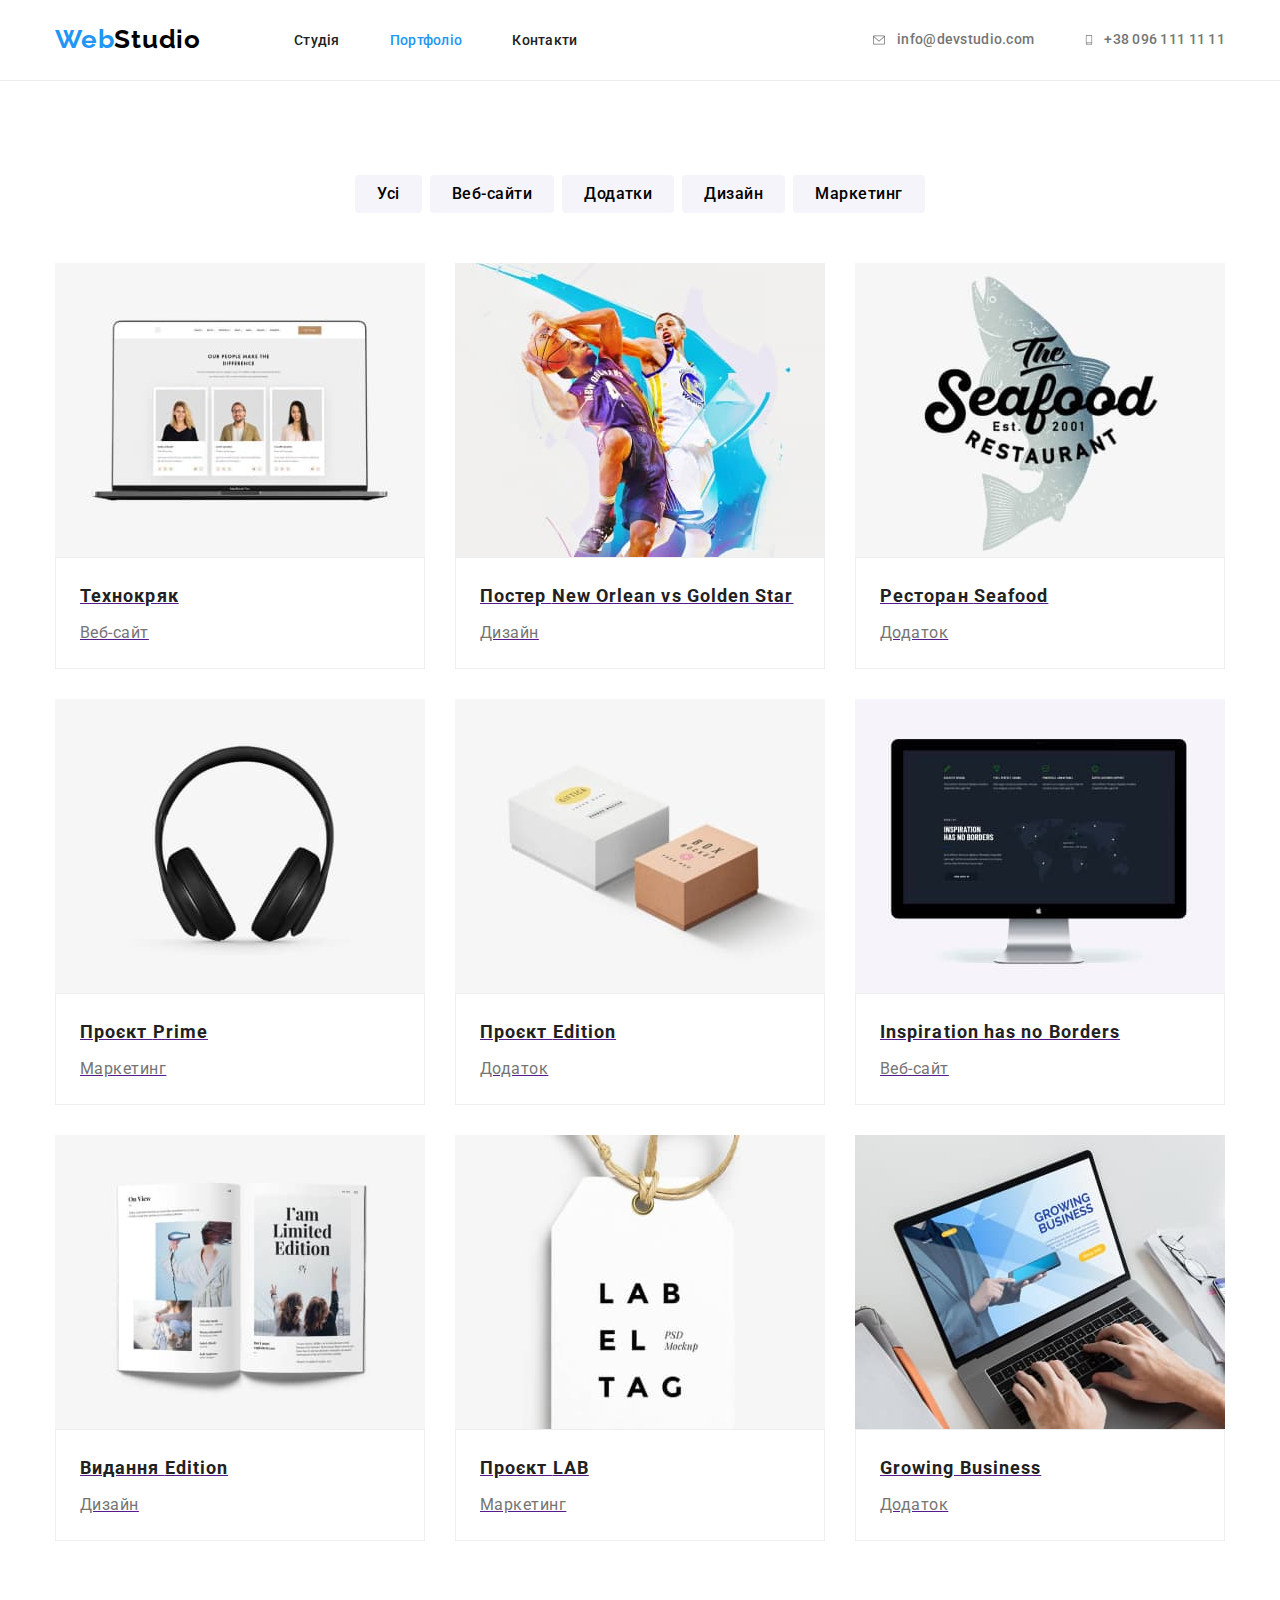
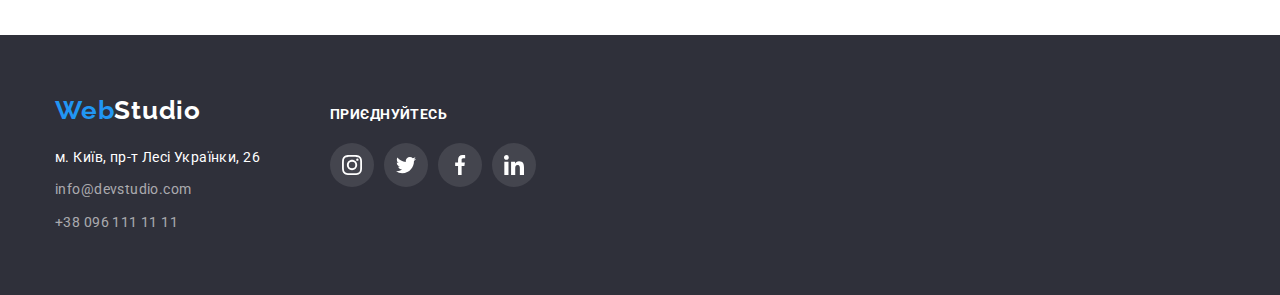
==== portfolio.html @ d2e281e5 "goit-markup-hw-04" ====
<!DOCTYPE html>
<html lang="uk">
  <head>
    <meta charset="UTF-8" />
    <meta http-equiv="X-UA-Compatible" content="IE=edge" />
    <meta name="viewport" content="width=device-width, initial-scale=1.0" />
    <title>Portfolio</title>
    <link rel="preconnect" href="https://fonts.googleapis.com" />
    <link rel="preconnect" href="https://fonts.gstatic.com" crossorigin />
    <link
      href="https://fonts.googleapis.com/css2?family=Montserrat:wght@400;500;600&family=Raleway:wght@700&family=Roboto:wght@400;500;700;900&display=swap"
      rel="stylesheet"
    />
    <link
      rel="stylesheet"
      href="https://cdn.jsdelivr.net/npm/modern-normalize@1.1.0/modern-normalize.min.css"
    />
    <link rel="stylesheet" href="./css/styles.css" />
  </head>

  <body>
    <!-----------ШАПКА------------->
    <header class="page-header">
      <div class="container page-header-container">
        <nav class="page-nav">
          <a class="page-logo link" href="./index.html"
            >Web<span>Studio</span></a>
          <ul class="menu list">
            <li class="menu-item">
              <a class="link" href="./index.html">Студія</a>
            </li>
            <li class="menu-item">
              <a class="link current" href="./portfolio.html">Портфоліо</a>
            </li>
            <li class="menu-item">
              <a class="link" href="#contact">Контакти</a>
            </li>
          </ul>
        </nav>
        <ul class="contact-list list">
          <li class="contact-item">
            <a class="link" href="mailto:info@devstudio.com">
              <svg
                lang="en"
                aria-label="mail icon"
                class="contact-list-icon"
                width="16"
                height="12"
              >
                <use href="./images/icons.svg#icon-envelop"></use>
					</svg>info@devstudio.com</a>
          </li>
          <li class="contact-item">
            <a class="link" href="tel:+3809611111">
              <svg
                lang="en"
                aria-label="smartphone icon"
                class="contact-list-icon"
                width="10"
                height="16"
              >
                <use href="./images/icons.svg#icon-smartphone"></use>
					 </svg>+38 096 111 11 11</a>
          </li>
        </ul>
      </div>
    </header>

    <main>
      <!----------------ПОРТФОЛІО----------------->
      <section class="portfolio-section section">
        <div class="container">
          <h1 class="visually-hidden">Портфоліо</h1>
          <ul class="filter-list list">
            <li class="filter-item">
              <button class="filter-btn" type="button">Усі</button>
            </li>
            <li class="filter-item">
              <button class="filter-btn" type="button">Веб-сайти</button>
            </li>
            <li class="filter-item">
              <button class="filter-btn" type="button">Додатки</button>
            </li>
            <li class="filter-item">
              <button class="filter-btn" type="button">Дизайн</button>
            </li>
            <li class="filter-item">
              <button class="filter-btn" type="button">Маркетинг</button>
            </li>
          </ul>

          <ul class="portfolio-list list">
            <li class="portfolio-card">
              <a href="" class="portfolio-card-link">
                <img
                  class="portfolio-img"
                  src="./images/project1.jpg"
                  alt="Ноутбук у якому три окремих портрети жінки чоловіка та жінки"
                  width="370"
                />
                <div class="portfolio-card-container">
                  <h2 class="portfolio-title">Технокряк</h2>
                  <p>Веб-сайт</p>
                </div>
              </a>
            </li>
            <li class="portfolio-card">
              <a href="" class="portfolio-card-link">
                <img
                  class="portfolio-img"
                  src="./images/project2.jpg"
                  alt="Двоє професійних баскетболістів в процесі гри"
                  width="370"
                />
                <div class="portfolio-card-container">
                  <h2 class="portfolio-title">
                    Постер <span lang="en">New Orlean vs Golden Star</span>
                  </h2>
                  <p>Дизайн</p>
                </div>
              </a>
            </li>
            <li class="portfolio-card">
              <a href="" class="portfolio-card-link">
                <img
                  class="portfolio-img"
                  src="./images/project3.jpg"
                  alt="Логотип ресторану у вигляді риби з надписом"
                  width="370"
                />
                <div class="portfolio-card-container">
                  <h2 class="portfolio-title">
                    Ресторан <span lang="en">Seafood</span>
                  </h2>
                  <p>Додаток</p>
                </div>
              </a>
            </li>
            <li class="portfolio-card">
              <a href="" class="portfolio-card-link">
                <img
                  class="portfolio-img"
                  src="./images/project4.jpg"
                  alt="Повнорозмірні безпровідні чорні навушники"
                  width="370"
                />
                <div class="portfolio-card-container">
                  <h2 class="portfolio-title">
                    Проєкт <span lang="en">Prime</span>
                  </h2>
                  <p>Маркетинг</p>
                </div>
              </a>
            </li>
            <li class="portfolio-card">
              <a href="" class="portfolio-card-link">
                <img
                  class="portfolio-img"
                  src="./images/project5.jpg"
                  alt=" Лежать поруч дві картонні коробки біла та рожева"
                  width="370"
                />
                <div class="portfolio-card-container">
                  <h2 class="portfolio-title">
                    Проєкт <span lang="en">Edition</span>
                  </h2>
                  <p>Додаток</p>
                </div>
              </a>
            </li>
            <li class="portfolio-card">
              <a href="" class="portfolio-card-link">
                <img
                  class="portfolio-img"
                  src="./images/project6.jpg"
                  alt="Увімкнений монітор"
                  width="370"
                />
                <div class="portfolio-card-container">
                  <h2 class="portfolio-title" lang="en">
                    Inspiration has no Borders
                  </h2>
                  <p>Веб-сайт</p>
                </div>
              </a>
            </li>
            <li class="portfolio-card">
              <a href="" class="portfolio-card-link">
                <img
                  class="portfolio-img"
                  src="./images/project7.jpg"
                  alt="Розкритий журнал з фотографіями жінок з довгим волоссям"
                  width="370"
                />
                <div class="portfolio-card-container">
                  <h2 class="portfolio-title">
                    Видання <span lang="en">Edition</span>
                  </h2>
                  <p>Дизайн</p>
                </div>
              </a>
            </li>
            <li class="portfolio-card">
              <a href="" class="portfolio-card-link">
                <img
                  class="portfolio-img"
                  src="./images/project8.jpg"
                  alt="Біла паперова бірка зі слоганом"
                  width="370"
                />
                <div class="portfolio-card-container">
                  <h2 class="portfolio-title">
                    Проєкт <span lang="en">LAB</span>
                  </h2>
                  <p>Маркетинг</p>
                </div>
              </a>
            </li>
            <li class="portfolio-card">
              <a href="" class="portfolio-card-link">
                <img
                  class="portfolio-img"
                  src="./images/project9.jpg"
                  alt="Руки чоловіка на клавіатурі увімкненого ноутбука"
                  width="370"
                />
                <div class="portfolio-card-container">
                  <h2 class="portfolio-title" lang="en">Growing Business</h2>
                  <p>Додаток</p>
                </div>
              </a>
            </li>
          </ul>
        </div>
      </section>
    </main>

    <!-------------ПІДВАЛ------------->
    <footer class="page-footer">
      <div class="page-footer-container container">
        <div class="footer-address-container">
          <a class="footer-logo link" href="./index.html"
            >Web<span>Studio</span></a
          >

          <address>
            <ul class="address-list list">
              <li class="address-item">
                <a
                  class="map-link link"
                  href="https://goo.gl/maps/N8Tj6YVg7JjazVd89"
                  target="_blank"
                  rel="noopener noreferrer nofollow"
                  >м. Київ, пр-т Лесі Українки, 26</a
                >
              </li>
              <li class="address-item">
                <a class="mail-link link" href="mailto:info@devstudio.com"
                  >info@devstudio.com</a
                >
              </li>
              <li class="address-item">
                <a class="telephone-link link" href="tel:+3809611111"
                  >+38 096 111 11 11</a
                >
              </li>
            </ul>
          </address>
        </div>

        <div class="footer-social-container">
          <p>Приєднуйтесь</p>
          <ul class="footer-social-list list">
            <li class="social-list-items">
              <a href="" class="footer-social-link">
                <svg
                  lang="en"
                  aria-label="instagram icon"
                  class="social-list-icon"
                >
                  <use href="./images/icons.svg#icon-instagram"></use>
                </svg>
              </a>
            </li>
            <li class="social-list-items">
              <a href="" class="footer-social-link">
                <svg
                  lang="en"
                  aria-label="twitter icon"
                  class="social-list-icon"
                >
                  <use href="./images/icons.svg#icon-twitter"></use>
                </svg>
              </a>
            </li>
            <li class="social-list-items">
              <a href="" class="footer-social-link">
                <svg
                  lang="en"
                  aria-label="facebook icon"
                  class="social-list-icon"
                >
                  <use href="./images/icons.svg#icon-facebook"></use>
                </svg>
              </a>
            </li>
            <li class="social-list-items">
              <a href="" class="footer-social-link">
                <svg
                  lang="en"
                  aria-label="linkedin icon"
                  class="social-list-icon"
                >
                  <use href="./images/icons.svg#icon-linkedin"></use>
                </svg>
              </a>
            </li>
          </ul>
        </div>
      </div>
    </footer>
  </body>
</html>
---- css/styles.css ----
:root {
  --primary-font: "Roboto", sans-serif;
  --secondary-font: "Raleway", sans-serif;
  --primary-text-color-theme-light: #212121;
  --secondary-text-color-theme-light: #757575;
  --primary-text-color-theme-dark: #ffffff;
  --secondary-text-color-theme-dark: rgba(255, 255, 255, 0.6);
  --primary-background-color: #ffffff;
  --secondary-background-color: #f5f4fa;
  --primary-dark-bg-color: #2f303a;
  --secondary-dark-bg-color: rgba(255, 255, 255, 0.1);
  --hero-bg-color: #c4c4c4;
  --accent-color: #2196f3;
  --primary-icon-fill: #afb1b8;
}

body {
  font-family: var(--primary-font);
  background-color: var(--primary-background-color);
  color: var(--primary-text-color-theme-light);
}

h1,
h2,
h3,
h4,
p {
  margin-top: 0;
  margin-bottom: 0;
}

ul,
ol {
  margin-top: 0;
  margin-bottom: 0;
  padding-left: 0;
}

.link {
  text-decoration: none;
}

.list {
  list-style: none;
}

img {
  display: block;
}
button {
  cursor: pointer;
  border: 0;
}

.container {
  width: 1200px;
  margin-left: auto;
  margin-right: auto;
  padding-left: 15px;
  padding-right: 15px;
}

.section {
  padding-top: 94px;
  padding-bottom: 94px;
}

.title {
  font-weight: 700;
  font-size: 36px;
  line-height: 1.17;
  text-align: center;
  letter-spacing: 0.03em;
  margin-bottom: 50px;
}

.sub-title {
  margin-bottom: 10px;
  letter-spacing: 0.03em;
}

.visually-hidden {
  position: absolute;
  white-space: nowrap;
  width: 1px;
  height: 1px;
  overflow: hidden;
  border: 0;
  padding: 0;
  clip: rect(0 0 0 0);
  clip-path: inset(50%);
  margin: -1px;
}

/*============================= HEADER =================*/
.page-header {
  border-bottom: 1px solid #ececec;
}
.page-header-container {
  display: flex;
  justify-content: space-between;
}
.page-nav {
  display: flex;
  align-items: center;
}

header .page-logo {
  font-family: var(--secondary-font);
  font-weight: 700;
  font-size: 26px;
  line-height: 1.19;
  letter-spacing: 0.03em;
  color: var(--accent-color);
  margin-right: 93px;
  padding-top: 24px;
  padding-bottom: 25px;
}

.page-logo span {
  color: black;
}

.menu {
  display: flex;
  align-items: center;
  column-gap: 50px;
}

.contact-list {
  display: flex;
  align-items: center;
  column-gap: 50px;
}

.menu .link {
  font-weight: 500;
  font-size: 14px;
  line-height: 1.14;
  letter-spacing: 0.02em;
  color: var(--primary-text-color-theme-light);
}
.contact-item {
  display: inline-block;
}

.menu .link.current {
  color: var(--accent-color);
}

.menu .link:hover,
.menu .link:focus {
  color: var(--accent-color);
}

.contact-item > .link {
  display: flex;
  align-items: center;
  font-weight: 500;
  font-size: 14px;
  line-height: 1.14;
  letter-spacing: 0.02em;
  color: var(--secondary-text-color-theme-light);
}

.contact-item:hover .link,
.contact-item:focus .link {
  color: var(--accent-color);
}

.contact-list-icon {
  margin-right: 10px;
  fill: currentColor;
}

/*================= HERO ================*/
.hero-section {
  padding-top: 200px;
  padding-bottom: 200px;
  background-color: var(--hero-bg-color);
  background-image: linear-gradient(
      rgba(47, 48, 58, 0.4),
      rgba(47, 48, 58, 0.4)
    ),
    url(../images/herobg.jpg);
  background-size: cover;
}

.hero-container {
  display: flex;
  flex-direction: column;
  align-items: center;
}

.hero-title {
  font-weight: 900;
  font-size: 44px;
  line-height: 1.36;
  text-align: center;
  letter-spacing: 0.06em;
  text-transform: uppercase;
  color: var(--primary-text-color-theme-dark);
  width: 696px;
  margin-bottom: 30px;
}

.hero-modal-btn {
  font-weight: 700;
  font-size: 16px;
  line-height: 1.87;
  letter-spacing: 0.06em;
  color: var(--primary-text-color-theme-dark);
  background-color: var(--accent-color);
  border-radius: 4px;
  padding: 10px 32px;
}

.hero-modal-btn:hover,
.hero-modal-btn:focus {
  box-shadow: 0px 4px 4px rgba(0, 0, 0, 0.15);
  background: #188ce8;
}

/*================= FEATURES ================*/
.feature-list {
  display: flex;
  column-gap: 30px;
}

.feature-card {
  flex-basis: calc((100% - 90px) / 4);
}

.feature-icon-container {
  border-radius: 4px;
  background-color: var(--secondary-background-color);
  padding: 25px 100px;
  margin-bottom: 30px;
}

.feature-list-icon {
  width: 70px;
  height: 70px;
}

.feature-list .sub-title {
  font-weight: 700;
  font-size: 14px;
  line-height: 1.14;
  text-transform: uppercase;
}

.feature-list p {
  font-weight: 400;
  font-size: 14px;
  line-height: 1.71;
  letter-spacing: 0.03em;
  color: var(--secondary-text-color-theme-light);
}

/*===================== WORK =================*/
.work-section {
  padding-top: 0;
}

.work-list {
  display: flex;
  gap: 30px;
}

.feature-card {
  flex-basis: calc((100% - 60px) / 3);
}

/*====================== TEAM ==================*/
.team-section {
  background-color: var(--secondary-background-color);
}

.team-list {
  display: flex;
  gap: 30px;
}

.team-card {
  flex-basis: calc((100% - 90px) / 4);
  background-color: var(--primary-background-color);
}

.team-card-container {
  box-shadow: 0px 1px 3px rgba(0, 0, 0, 0.12), 0px 1px 1px rgba(0, 0, 0, 0.14),
    0px 2px 1px rgba(0, 0, 0, 0.2);
  border-radius: 0px 0px 4px 4px;
  padding-top: 30px;
  padding-bottom: 30px;
}

.team-list .sub-title {
  font-weight: 500;
  font-size: 16px;
  line-height: 1.19;
  text-align: center;
}

.team-list p {
  font-weight: 400;
  font-size: 16px;
  line-height: 1.19;
  text-align: center;
  letter-spacing: 0.03em;
  color: var(--secondary-text-color-theme-light);
  margin-bottom: 16px;
}

.social-list {
  display: flex;
  justify-content: center;
  column-gap: 10px;
}

.social-list-items {
  width: 44px;
  height: 44px;
}

.social-list-link {
  display: flex;
  justify-content: center;
  align-items: center;
  width: 100%;
  height: 100%;
  border-radius: 50%;
  fill: var(--primary-icon-fill);
  background-color: var(--primary-background-color);
}

.social-list-link:hover,
.social-list-link:focus {
  background-color: var(--accent-color);
  fill: var(--primary-background-color);
}

.social-list-icon {
  width: 20px;
  height: 20px;
}

/*================CLIENTS==================*/

.client-list {
  display: flex;
  gap: 30px;
}
.client-items {
  width: 170px;
  height: 92px;
  flex-basis: calc((100% - 150px) / 6);
}

.client-link {
  display: flex;
  justify-content: center;
  align-items: center;
  width: 100%;
  height: 100%;
  border: 1px solid var(--primary-icon-fill);
  border-radius: 4px;
  color: var(--primary-icon-fill);
}

.client-link:hover,
.client-link:focus {
  color: var(--accent-color);
  border-color: var(--accent-color);
}

.client-list-icon {
  fill: currentColor;
  width: 106px;
  height: 60px;
}

/*========================FOOTER====================*/
.page-footer {
  background: var(--primary-dark-bg-color);
  padding-top: 60px;
  padding-bottom: 60px;
}

.page-footer-container {
  display: flex;
  flex-direction: row;
  align-items: baseline;
}

.footer-address-container {
  display: flex;
  flex-direction: column;
  margin-right: 70px;
}

.footer-logo {
  font-family: var(--secondary-font);
  font-weight: 700;
  font-size: 26px;
  line-height: 1.19;
  letter-spacing: 0.03em;
  color: var(--accent-color);
  margin-bottom: 20px;
}

.footer-logo span {
  color: var(--primary-text-color-theme-dark);
}

.address-list {
  display: flex;
  flex-direction: column;
  row-gap: 9px;
}

.address-list a {
  font-style: normal;
  font-weight: 400;
  font-size: 14px;
  line-height: 1.71;
  letter-spacing: 0.03em;
  color: var(--secondary-text-color-theme-dark);
}

address .map-link {
  color: var(--primary-text-color-theme-dark);
}

address .link:hover,
address .link:focus {
  color: var(--accent-color);
}

.footer-social-container {
  display: flex;
  flex-direction: column;
  align-items: baseline;
}

.footer-social-container > p {
  font-weight: 700;
  font-size: 14px;
  line-height: 1.14;
  letter-spacing: 0.03em;
  text-transform: uppercase;
  color: var(--primary-text-color-theme-dark);
  margin-bottom: 20px;
}

.footer-social-list {
  display: flex;
  justify-content: center;
  column-gap: 10px;
}

.footer-social-link {
  display: flex;
  justify-content: center;
  align-items: center;
  width: 100%;
  height: 100%;
  border-radius: 50%;
  fill: #afb1b8;
  background-color: var(--secondary-dark-bg-color);
  fill: var(--primary-text-color-theme-dark);
}

.footer-social-link:hover,
.footer-social-link:focus {
  background-color: var(--accent-color);
}

/*========================PORTFOLIO================*/
.filter-list {
  display: flex;
  justify-content: center;
  gap: 8px;
  margin-bottom: 50px;
}

.filter-btn {
  font-weight: 500;
  font-size: 16px;
  line-height: 1.62;
  letter-spacing: 0.03em;
  background-color: #f5f4fa;
  border-radius: 4px;
  padding: 6px 22px;
}

.filter-btn:hover,
.filter-btn:focus {
  color: var(--primary-text-color-theme-dark);
  background-color: var(--accent-color);
  box-shadow: 0px 3px 1px rgba(0, 0, 0, 0.1), 0px 1px 2px rgba(0, 0, 0, 0.08),
    0px 2px 2px rgba(0, 0, 0, 0.12);
}

.portfolio-list {
  display: flex;
  flex-wrap: wrap;
  gap: 30px;
}

.portfolio-card {
  flex-basis: calc((100% - 60px) / 3);
}

.portfolio-card-link {
  display: block;
}

.portfolio-card-link:hover,
.portfolio-card-link:focus {
  box-shadow: 0px 1px 1px rgba(0, 0, 0, 0.12), 0px 4px 4px rgba(0, 0, 0, 0.06),
    1px 4px 6px rgba(0, 0, 0, 0.16);
}

.portfolio-card-container {
  border: 1px solid #eeeeee;
  padding: 20px 24px;
}

.portfolio-title {
  font-weight: 700;
  font-size: 18px;
  line-height: 2;
  letter-spacing: 0.06em;
  color: var(--primary-text-color-theme-light);
  margin-bottom: 4px;
}

.portfolio-list p {
  font-weight: 400;
  font-size: 16px;
  line-height: 1.87;
  letter-spacing: 0.03em;
  color: var(--secondary-text-color-theme-light);
}
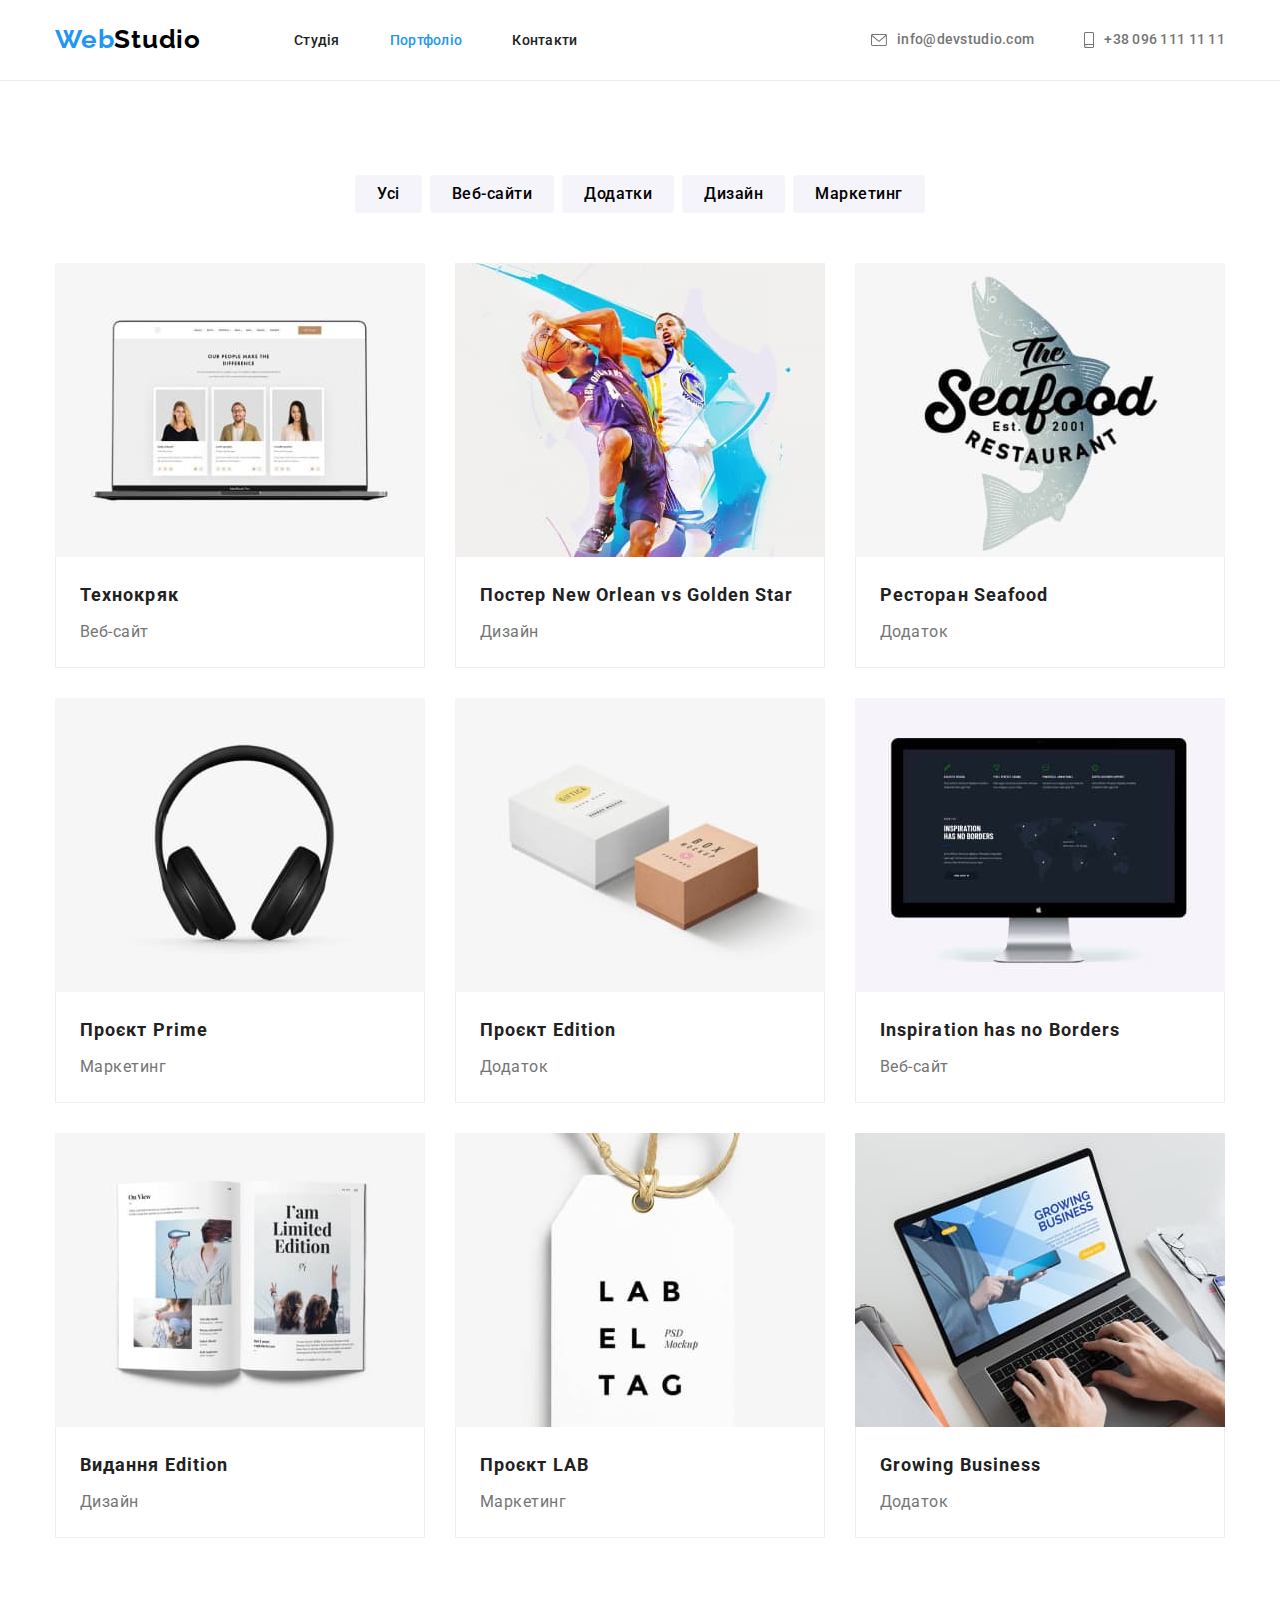
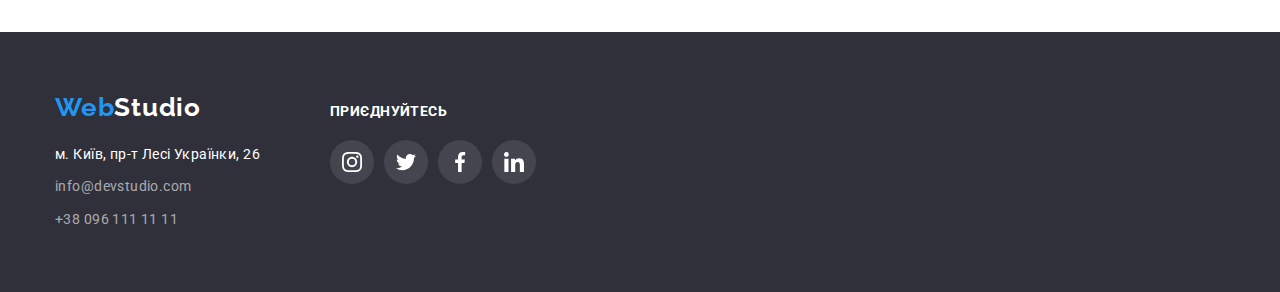
==== commit 538d2c26: "update goit-markup-hw-04" ====
--- a/portfolio.html
+++ b/portfolio.html
@@ -24,7 +24,8 @@
       <div class="container page-header-container">
         <nav class="page-nav">
           <a class="page-logo link" href="./index.html"
-            >Web<span>Studio</span></a>
+            >Web<span>Studio</span></a
+          >
           <ul class="menu list">
             <li class="menu-item">
               <a class="link" href="./index.html">Студія</a>
@@ -47,8 +48,8 @@
                 width="16"
                 height="12"
               >
-                <use href="./images/icons.svg#icon-envelop"></use>
-					</svg>info@devstudio.com</a>
+                <use href="./images/icons.svg#icon-envelope"></use>
+					 </svg>info@devstudio.com</a>
           </li>
           <li class="contact-item">
             <a class="link" href="tel:+3809611111">
@@ -91,7 +92,7 @@
 
           <ul class="portfolio-list list">
             <li class="portfolio-card">
-              <a href="" class="portfolio-card-link">
+              <a href="" class="portfolio-card-link link">
                 <img
                   class="portfolio-img"
                   src="./images/project1.jpg"
@@ -105,7 +106,7 @@
               </a>
             </li>
             <li class="portfolio-card">
-              <a href="" class="portfolio-card-link">
+              <a href="" class="portfolio-card-link link">
                 <img
                   class="portfolio-img"
                   src="./images/project2.jpg"
@@ -121,7 +122,7 @@
               </a>
             </li>
             <li class="portfolio-card">
-              <a href="" class="portfolio-card-link">
+              <a href="" class="portfolio-card-link link">
                 <img
                   class="portfolio-img"
                   src="./images/project3.jpg"
@@ -137,7 +138,7 @@
               </a>
             </li>
             <li class="portfolio-card">
-              <a href="" class="portfolio-card-link">
+              <a href="" class="portfolio-card-link link">
                 <img
                   class="portfolio-img"
                   src="./images/project4.jpg"
@@ -153,7 +154,7 @@
               </a>
             </li>
             <li class="portfolio-card">
-              <a href="" class="portfolio-card-link">
+              <a href="" class="portfolio-card-link link">
                 <img
                   class="portfolio-img"
                   src="./images/project5.jpg"
@@ -169,7 +170,7 @@
               </a>
             </li>
             <li class="portfolio-card">
-              <a href="" class="portfolio-card-link">
+              <a href="" class="portfolio-card-link link">
                 <img
                   class="portfolio-img"
                   src="./images/project6.jpg"
@@ -185,7 +186,7 @@
               </a>
             </li>
             <li class="portfolio-card">
-              <a href="" class="portfolio-card-link">
+              <a href="" class="portfolio-card-link link">
                 <img
                   class="portfolio-img"
                   src="./images/project7.jpg"
@@ -201,7 +202,7 @@
               </a>
             </li>
             <li class="portfolio-card">
-              <a href="" class="portfolio-card-link">
+              <a href="" class="portfolio-card-link link">
                 <img
                   class="portfolio-img"
                   src="./images/project8.jpg"
@@ -217,7 +218,7 @@
               </a>
             </li>
             <li class="portfolio-card">
-              <a href="" class="portfolio-card-link">
+              <a href="" class="portfolio-card-link link">
                 <img
                   class="portfolio-img"
                   src="./images/project9.jpg"
@@ -277,6 +278,8 @@
                   lang="en"
                   aria-label="instagram icon"
                   class="social-list-icon"
+                  width="20"
+                  height="20"
                 >
                   <use href="./images/icons.svg#icon-instagram"></use>
                 </svg>
@@ -288,6 +291,8 @@
                   lang="en"
                   aria-label="twitter icon"
                   class="social-list-icon"
+                  width="20"
+                  height="20"
                 >
                   <use href="./images/icons.svg#icon-twitter"></use>
                 </svg>
@@ -299,6 +304,8 @@
                   lang="en"
                   aria-label="facebook icon"
                   class="social-list-icon"
+                  width="20"
+                  height="20"
                 >
                   <use href="./images/icons.svg#icon-facebook"></use>
                 </svg>
@@ -310,6 +317,8 @@
                   lang="en"
                   aria-label="linkedin icon"
                   class="social-list-icon"
+                  width="20"
+                  height="20"
                 >
                   <use href="./images/icons.svg#icon-linkedin"></use>
                 </svg>
--- a/css/styles.css
+++ b/css/styles.css
@@ -175,6 +175,8 @@
 
 /*================= HERO ================*/
 .hero-section {
+  max-width: 1600px;
+  margin: 0 auto;
   padding-top: 200px;
   padding-bottom: 200px;
   background-color: var(--hero-bg-color);
@@ -232,15 +234,12 @@
 }
 
 .feature-icon-container {
+  display: flex;
+  justify-content: center;
+  align-items: center;
   border-radius: 4px;
   background-color: var(--secondary-background-color);
-  padding: 25px 100px;
   margin-bottom: 30px;
-}
-
-.feature-list-icon {
-  width: 70px;
-  height: 70px;
 }
 
 .feature-list .sub-title {
@@ -340,11 +339,6 @@
   fill: var(--primary-background-color);
 }
 
-.social-list-icon {
-  width: 20px;
-  height: 20px;
-}
-
 /*================CLIENTS==================*/
 
 .client-list {
@@ -352,7 +346,6 @@
   gap: 30px;
 }
 .client-items {
-  width: 170px;
   height: 92px;
   flex-basis: calc((100% - 150px) / 6);
 }
@@ -376,8 +369,6 @@
 
 .client-list-icon {
   fill: currentColor;
-  width: 106px;
-  height: 60px;
 }
 
 /*========================FOOTER====================*/
@@ -524,6 +515,7 @@
 
 .portfolio-card-container {
   border: 1px solid #eeeeee;
+  border-top: 0;
   padding: 20px 24px;
 }
 
